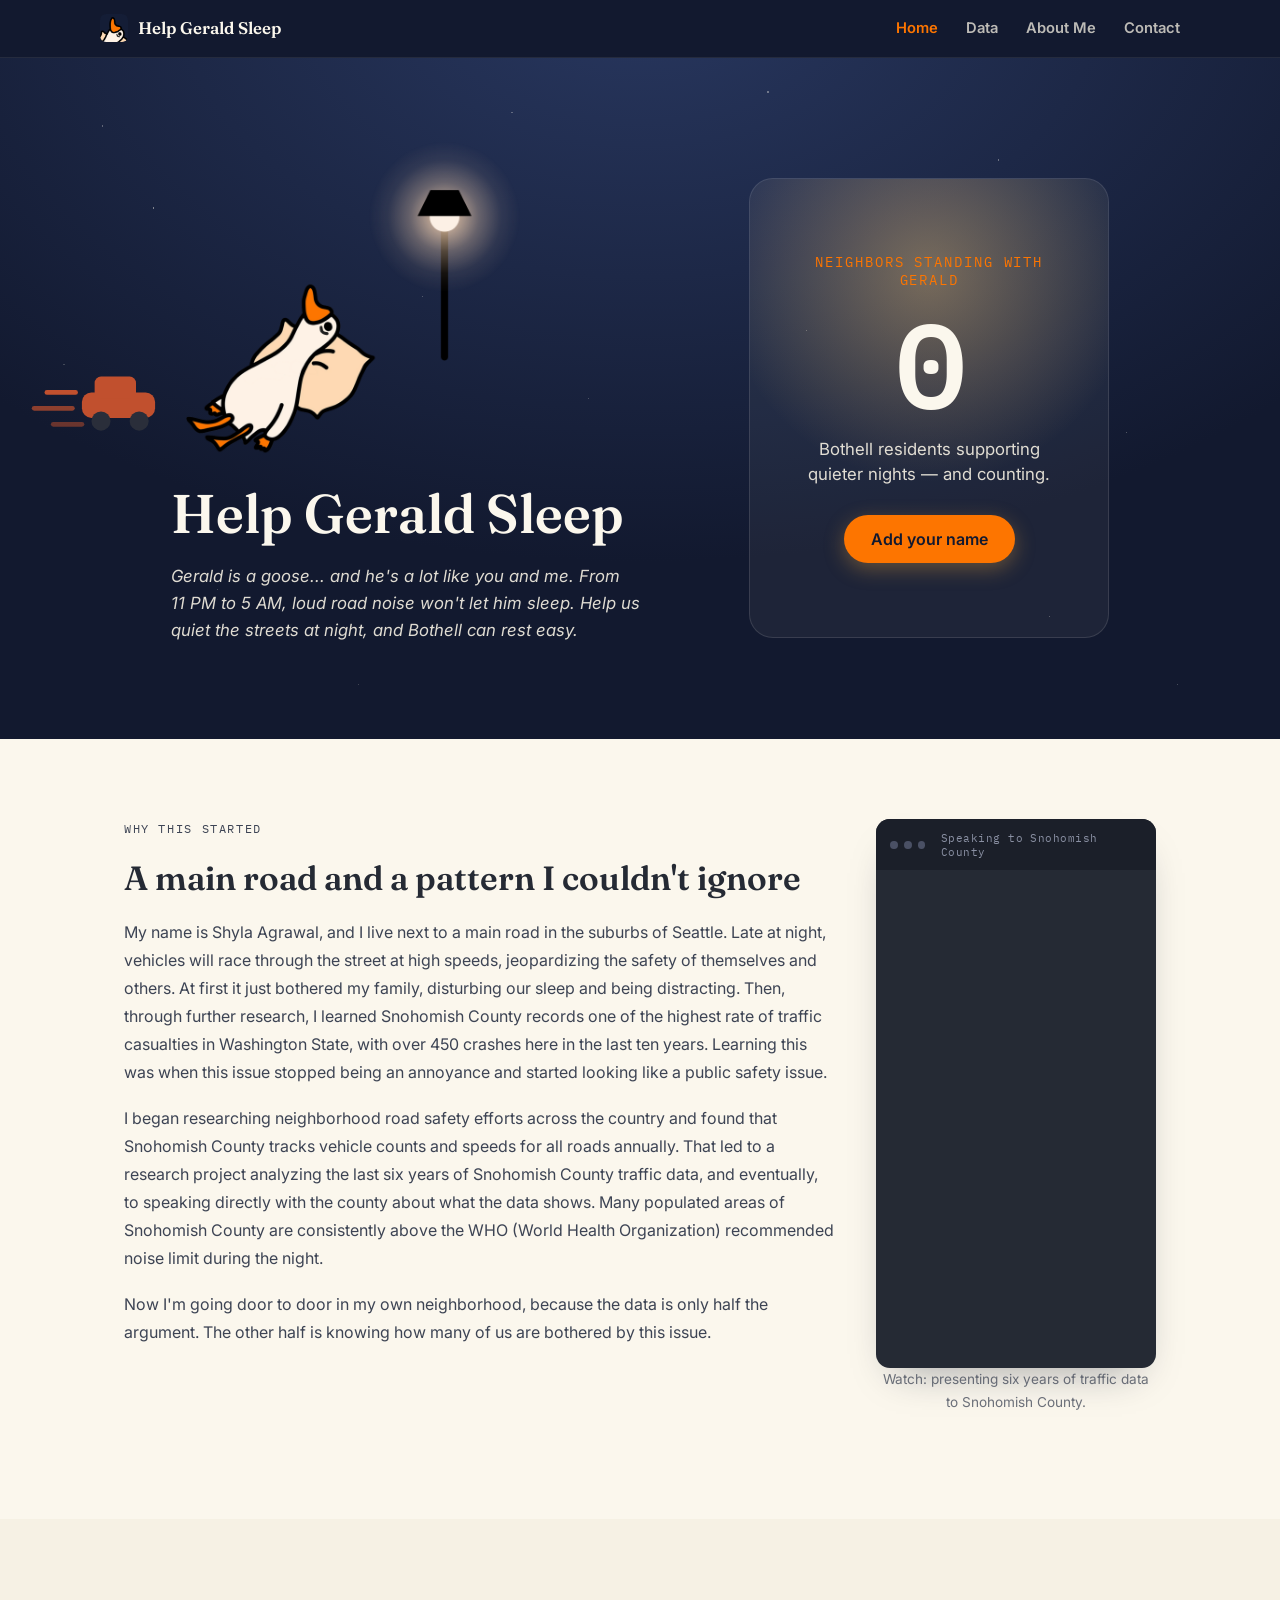
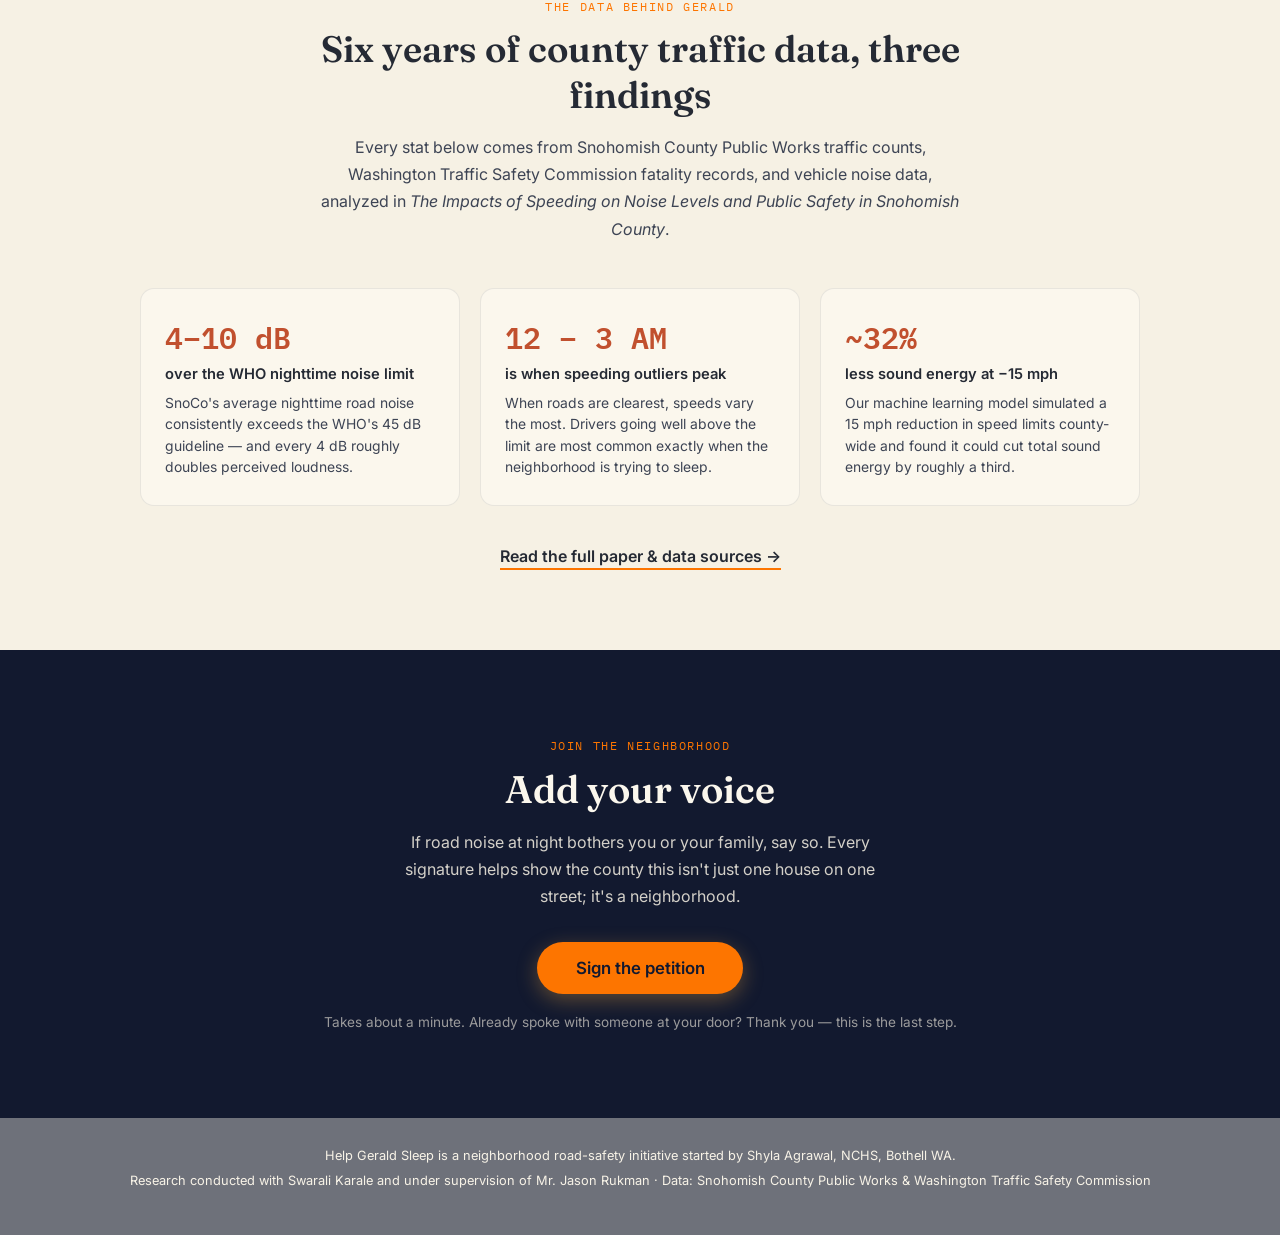
==== website/index.html @ 407e1f0a "added classifier logic" ====
<!DOCTYPE html>
<html lang="en">
<head>
<meta charset="UTF-8">
<meta name="viewport" content="width=device-width, initial-scale=1.0">
<title>Help Gerald Sleep — Quieter Nights in Bothell</title>
<meta name="description" content="A Bothell, WA neighborhood campaign to reduce nighttime speeding and road noise, backed by six years of Snohomish County traffic data.">

<link rel="icon" href="assets/favicon.png" type="image/png">
<link rel="preconnect" href="https://fonts.googleapis.com">
<link rel="preconnect" href="https://fonts.gstatic.com" crossorigin>
<link href="https://fonts.googleapis.com/css2?family=Fraunces:ital,opsz,wght@0,9..144,400;0,9..144,500;0,9..144,600;1,9..144,500&family=Inter:wght@400;500;600;700&family=IBM+Plex+Mono:wght@500;600&display=swap" rel="stylesheet">
<link rel="stylesheet" href="style.css">
</head>
<body>

<!-- ============ NAV ============ -->
<header class="site-nav">
  <div class="site-nav-inner">
    <a href="index.html" class="nav-logo">
      <img src="assets/favicon.png" alt="" class="nav-logo-icon">
      <span>Help Gerald Sleep</span>
    </a>
    <nav class="nav-links" id="navLinks">
      <a href="index.html" class="active">Home</a>
      <a href="data.html">Data</a>
      <a href="about.html">About Me</a>
      <a href="contact.html">Contact</a>
    </nav>
    <button class="nav-toggle" id="navToggle" aria-label="Toggle menu" aria-expanded="false">
      <span></span><span></span><span></span>
    </button>
  </div>
</header>

<!-- ============ TOP BAND: HERO + COUNTER ============ -->
<header class="top-band">
  <div class="sky" aria-hidden="true"></div>

  <div class="top-band-inner">
    <div class="hero-col">
      <div class="mark-wrap">
        <div class="gerald-scene">
          <svg class="car-track" viewBox="0 0 220 220" aria-hidden="true">
            <!-- speeding car silhouette + motion lines -->
            <g transform="translate(0,20)">
              <g class="car-zoom">
                <rect x="-56" y="150" width="46" height="16" rx="6" fill="#C1502E"/>
                <rect x="-48" y="140" width="26" height="14" rx="4" fill="#C1502E"/>
                <circle cx="-44" cy="168" r="6" fill="#2A2E3A"/>
                <circle cx="-20" cy="168" r="6" fill="#2A2E3A"/>
                <line x1="-78" y1="150" x2="-60" y2="150" stroke="#C1502E" stroke-width="3" stroke-linecap="round"/>
                <line x1="-86" y1="160" x2="-62" y2="160" stroke="#C1502E" stroke-width="3" stroke-linecap="round" opacity="0.7"/>
                <line x1="-74" y1="170" x2="-56" y2="170" stroke="#C1502E" stroke-width="3" stroke-linecap="round" opacity="0.5"/>
              </g>
            </g>
          </svg>
          <img src="assets/hero-graphic.png" alt="Gerald the goose, asleep with his eyes open, under a streetlamp" class="gerald-img">
        </div>
      </div>

      <h1>Help Gerald Sleep</h1>
      <p class="tagline">Gerald is a goose... and he's a lot like you and me. From 11&nbsp;PM to 5&nbsp;AM, loud road noise won't let him sleep. Help us quiet the streets at night, and Bothell can rest easy.</p>
    </div>

    <div class="counter-col" aria-label="Community support counter">
      <div class="counter-glow" aria-hidden="true"></div>
      <p class="counter-eyebrow">Neighbors standing with Gerald</p>
      <p class="counter-number" id="counterNumber" data-target="0">0</p>
      <p class="counter-label">Bothell residents supporting quieter nights — and counting.</p>
      <a href="#support" class="btn btn-amber">Add your name</a>
    </div>
  </div>
</header>

<!-- ============ STORY ============ -->
<section class="story" id="story">
  <div class="story-text">
    <div class="story-video">
      <div class="video-frame">
        <div class="video-frame-bar">
          <span class="dot"></span><span class="dot"></span><span class="dot"></span>
          <span class="video-frame-label">Speaking to Snohomish County</span>
        </div>
        <div class="video-embed">
          <iframe
            src="https://www.youtube.com/embed/jxdR5B7ENhw"
            title="Shyla Agrawal addressing Snohomish County on road noise"
            frameborder="0"
            allow="accelerometer; autoplay; clipboard-write; encrypted-media; gyroscope; picture-in-picture"
            allowfullscreen
            loading="lazy"></iframe>
        </div>
      </div>
      <p class="video-caption">Watch: presenting six years of traffic data to Snohomish County.</p>
    </div>

    <p class="eyebrow">Why this started</p>
    <h2>A main road and a pattern I couldn't ignore</h2>

    <p>My name is Shyla Agrawal, and I live next to a main road in the suburbs of Seattle. Late at night, vehicles will race through the street at high speeds, jeopardizing the safety of themselves and others. At first it just bothered my family, disturbing our sleep and being distracting. Then, through further research, I learned Snohomish County records one of the highest rate of traffic casualties in Washington State, with over 450 crashes here in the last ten years. Learning this was when this issue stopped being an annoyance and started looking like a public safety issue.</p>
    <p>I began researching neighborhood road safety efforts across the country and found that Snohomish County tracks vehicle counts and speeds for all roads annually. That led to a research project analyzing the last six years of Snohomish County traffic data, and eventually, to speaking directly with the county about what the data shows. Many populated areas of Snohomish County are consistently above the WHO (World Health Organization) recommended noise limit during the night.</p>
    <p>Now I'm going door to door in my own neighborhood, because the data is only half the argument. The other half is knowing how many of us are bothered by this issue.</p>
  </div>
</section>

<!-- ============ RESEARCH ============ -->
<section class="research" id="research">
  <p class="eyebrow eyebrow-dark">The data behind Gerald</p>
  <h2>Six years of county traffic data, three findings</h2>
  <p class="research-intro">Every stat below comes from Snohomish County Public Works traffic counts, Washington Traffic Safety Commission fatality records, and vehicle noise data, analyzed in <em>The Impacts of Speeding on Noise Levels and Public Safety in Snohomish County</em>.</p>

  <div class="stat-grid">
    <div class="stat-card">
      <p class="stat-number">4–10 dB</p>
      <p class="stat-label">over the WHO nighttime noise limit</p>
      <p class="stat-detail">SnoCo's average nighttime road noise consistently exceeds the WHO's 45 dB guideline — and every 4 dB roughly doubles perceived loudness.</p>
    </div>
    <div class="stat-card">
      <p class="stat-number">12 – 3 AM</p>
      <p class="stat-label">is when speeding outliers peak</p>
      <p class="stat-detail">When roads are clearest, speeds vary the most. Drivers going well above the limit are most common exactly when the neighborhood is trying to sleep.</p>
    </div>
    <div class="stat-card">
      <p class="stat-number">~32%</p>
      <p class="stat-label">less sound energy at &minus;15 mph</p>
      <p class="stat-detail">Our machine learning model simulated a 15 mph reduction in speed limits county-wide and found it could cut total sound energy by roughly a third.</p>
    </div>
  </div>

  <a class="paper-link" href="https://docs.google.com/document/d/15aomqM8IHhXJBvnAWnDzRJ5AM9dYTJvhZWyUxfcYuEE/edit?tab=t.hzkjctti4e85" target="_blank" rel="noopener">Read the full paper &amp; data sources →</a>
</section>

<!-- ============ SUPPORT CTA ============ -->
<section class="support" id="support">
  <p class="eyebrow">Join the neighborhood</p>
  <h2>Add your voice</h2>
  <p class="support-copy">If road noise at night bothers you or your family, say so. Every signature helps show the county this isn't just one house on one street; it's a neighborhood.</p>
  <a href="https://forms.gle/7h7KhYbKY5JGtS2x8" class="btn btn-amber btn-large" target="_blank" rel="noopener">Sign the petition</a>
  <p class="support-note">Takes about a minute. Already spoke with someone at your door? Thank you — this is the last step.</p>
</section>

<!-- ============ STICKY CTA ============ -->
<a href="#support" class="sticky-cta" id="stickyCta">Sign the petition</a>

<footer class="site-footer">
  <p>Help Gerald Sleep is a neighborhood road-safety initiative started by Shyla Agrawal, NCHS, Bothell WA.</p>
  <p>Research conducted with Swarali Karale and under supervision of Mr. Jason Rukman · Data: Snohomish County Public Works &amp; Washington Traffic Safety Commission</p>
</footer>

<script src="script.js"></script>
</body>
</html>
---- website/style.css ----
/* ============================================
   Help Gerald Sleep — design tokens
   ============================================ */
:root{
  --night-900:#12192F;
  --night-700:#1E2C4F;
  --night-600:#28375F;
  --moon-50:#FBF7ED;
  --moon-100:#F6F1E4;
  --amber-500:#fd7500;
  --amber-300:#fd7500;
  --asphalt-600:#3D4454;
  --asphalt-800:#252A34;
  --signal-red:#C1502E;

  --display:'Fraunces', serif;
  --body:'Inter', system-ui, sans-serif;
  --mono:'IBM Plex Mono', monospace;

  --radius:14px;
}

*{box-sizing:border-box;}
html{scroll-behavior:smooth;}
body{
  margin:0;
  font-family:var(--body);
  color:var(--asphalt-800);
  background:var(--moon-50);
  -webkit-font-smoothing:antialiased;
}
img,svg{display:block;max-width:100%;}
a{color:inherit;}

.eyebrow{
  font-family:var(--mono);
  font-size:0.72rem;
  letter-spacing:0.14em;
  text-transform:uppercase;
  color:var(--amber-300);
  margin:0 0 0.75rem;
}
.eyebrow-dark{color:var(--amber-500);}

h1,h2{font-family:var(--display);font-weight:600;margin:0;}

.btn{
  display:inline-block;
  font-family:var(--body);
  font-weight:600;
  text-decoration:none;
  padding:0.85rem 1.7rem;
  border-radius:999px;
  transition:transform 0.15s ease, box-shadow 0.15s ease;
}
.btn-amber{
  background:var(--amber-500);
  color:var(--night-900);
  box-shadow:0 6px 20px rgba(233,162,59,0.35);
}
.btn-amber:hover{transform:translateY(-2px);box-shadow:0 10px 26px rgba(233,162,59,0.45);}
.btn-large{padding:1rem 2.4rem;font-size:1.05rem;}

/* ============================================
   Top band: hero + counter, side by side
   ============================================ */
.top-band{
  position:relative;
  overflow:hidden;
  background:radial-gradient(120% 140% at 50% -10%, var(--night-600) 0%, var(--night-900) 60%);
  padding:4rem 1.5rem;
  color:var(--moon-50);
}
.sky{
  position:absolute;inset:0;
  background-image:
    radial-gradient(1.5px 1.5px at 12% 22%, rgba(251,247,237,0.5) 50%, transparent 51%),
    radial-gradient(1.5px 1.5px at 78% 15%, rgba(251,247,237,0.4) 50%, transparent 51%),
    radial-gradient(1px 1px at 40% 8%, rgba(251,247,237,0.35) 50%, transparent 51%),
    radial-gradient(1.5px 1.5px at 88% 55%, rgba(251,247,237,0.3) 50%, transparent 51%),
    radial-gradient(1px 1px at 25% 60%, rgba(251,247,237,0.3) 50%, transparent 51%),
    radial-gradient(1px 1px at 5% 45%, rgba(251,247,237,0.3) 50%, transparent 51%),
    radial-gradient(1.5px 1.5px at 60% 5%, rgba(251,247,237,0.4) 50%, transparent 51%),
    radial-gradient(1px 1px at 95% 30%, rgba(251,247,237,0.35) 50%, transparent 51%),
    radial-gradient(1px 1px at 33% 35%, rgba(251,247,237,0.28) 50%, transparent 51%),
    radial-gradient(1.5px 1.5px at 70% 70%, rgba(251,247,237,0.3) 50%, transparent 51%),
    radial-gradient(1px 1px at 17% 78%, rgba(251,247,237,0.25) 50%, transparent 51%),
    radial-gradient(1px 1px at 50% 88%, rgba(251,247,237,0.25) 50%, transparent 51%),
    radial-gradient(1.5px 1.5px at 8% 10%, rgba(251,247,237,0.35) 50%, transparent 51%),
    radial-gradient(1px 1px at 46% 50%, rgba(251,247,237,0.25) 50%, transparent 51%),
    radial-gradient(1px 1px at 82% 82%, rgba(251,247,237,0.3) 50%, transparent 51%),
    radial-gradient(1.5px 1.5px at 63% 40%, rgba(251,247,237,0.32) 50%, transparent 51%),
    radial-gradient(1px 1px at 92% 92%, rgba(251,247,237,0.25) 50%, transparent 51%),
    radial-gradient(1px 1px at 28% 92%, rgba(251,247,237,0.22) 50%, transparent 51%);
  opacity:0.9;
}
.top-band-inner{
  position:relative;
  max-width:1080px;
  margin:0 auto;
  display:flex;
  flex-direction:column;
  align-items:center;
  gap:2.25rem;
  text-align:center;
}
@media(min-width:860px){
  .top-band-inner{
    flex-direction:row;
    align-items:flex-start;
    justify-content:space-evenly;
    gap:1.75rem;
    text-align:left;
  }
  .hero-col{flex:0 1 480px;}
  .counter-col{flex:0 0 360px;}
}
.hero-col{max-width:480px;}
.mark-wrap{display:flex;justify-content:center;margin-bottom:0.5rem;}
@media(min-width:860px){
  .mark-wrap{justify-content:flex-start;}
}
.gerald-scene{position:relative;width:350px;height:350px;}
.car-track{position:absolute;inset:0;width:100%;height:100%;z-index:1;overflow:visible;}
.gerald-img{
  position:absolute;inset:0;
  width:100%;height:100%;
  object-fit:contain;
  z-index:2;
  pointer-events:none;
}

.car-track .car-zoom{animation:zoom 3.2s ease-in-out infinite;}
@keyframes zoom{
  0%{transform:translateX(-340px);opacity:0;}
  20%{opacity:1;}
  55%{transform:translateX(40px);opacity:1;}
  85%{transform:translateX(340px);opacity:0;}
  100%{transform:translateX(340px);opacity:0;}
}
@media (prefers-reduced-motion:reduce){
  .car-track .car-zoom{animation:none;}
}

.hero-col h1{font-size:clamp(2.3rem,6vw,3.4rem);margin-bottom:1rem;}
.tagline{
  font-style:italic;
  font-size:1.05rem;
  line-height:1.6;
  color:var(--moon-100);
  opacity:0.9;
  margin:0 0 2rem;
}
@media(max-width:859px){
  .tagline{max-width:480px;margin:0 auto 2rem;}
}

/* ============================================
   Counter column
   ============================================ */
.counter-col{
  position:relative;
  display:flex;
  flex-direction:column;
  justify-content:center;
  align-items:center;
  text-align:center;
  padding:3rem 2rem;
  background:rgba(251,247,237,0.05);
  border:1px solid rgba(251,247,237,0.12);
  border-radius:24px;
  overflow:hidden;
  width:100%;
  max-width:360px;
  min-height:460px;
  margin-top:3.5rem;
}
.counter-glow{
  position:absolute;top:-25%;left:50%;transform:translateX(-50%);
  width:420px;height:420px;
  background:radial-gradient(circle, rgba(243,195,116,0.4) 0%, transparent 70%);
}
.counter-eyebrow{
  position:relative;
  font-family:var(--mono);
  font-size:0.85rem;
  letter-spacing:0.14em;
  text-transform:uppercase;
  color:var(--amber-300);
  margin:0 0 0.75rem;
}
.counter-number{
  position:relative;
  font-family:var(--mono);
  font-weight:600;
  font-size:clamp(4.5rem,16vw,7.5rem);
  line-height:1;
  margin:0;
  letter-spacing:-0.02em;
}
.counter-label{
  position:relative;
  margin:1rem auto 0;
  max-width:260px;
  color:var(--moon-100);
  opacity:0.9;
  font-size:1.05rem;
  line-height:1.5;
}

.counter-col .btn{margin-top:1.75rem;}

/* ============================================
   Story
   ============================================ */
.story{padding:5rem 1.5rem;max-width:1080px;margin:0 auto;}
.story-text h2{font-size:clamp(1.6rem,3.4vw,2.1rem);margin-bottom:1.2rem;line-height:1.25;}
.story-text p{line-height:1.75;margin:0 0 1.1rem;color:var(--asphalt-600);}
.story-text p:last-child{margin-bottom:0;}
.story-text::after{content:"";display:block;clear:both;}

.story-video{
  float:right;
  width:280px;
  margin:0 0 1.5rem 2.5rem;
}
@media(max-width:640px){
  .story-text{display:flex;flex-direction:column;}
  .story-text .eyebrow{order:1;}
  .story-text h2{order:2;}
  .story-text p{order:3;}
  .story-video{float:none;width:100%;margin:2rem 0 0;order:4;}
}

.video-frame{
  background:var(--asphalt-800);
  border-radius:var(--radius);
  overflow:hidden;
  box-shadow:0 20px 40px -20px rgba(18,25,47,0.4);
}
.video-frame-bar{
  display:flex;align-items:center;gap:6px;
  padding:0.7rem 0.9rem;
  background:#1B1F29;
}
.dot{width:8px;height:8px;border-radius:50%;background:#4A5064;}
.video-frame-label{
  margin-left:0.6rem;
  font-family:var(--mono);
  font-size:0.7rem;
  color:#8A90A3;
  letter-spacing:0.04em;
}
.video-embed{position:relative;padding-top:177.78%;}
.video-embed iframe{position:absolute;inset:0;width:100%;height:100%;border:0;}
.video-caption{
  font-size:0.85rem;
  color:var(--asphalt-600);
  opacity:0.75;
  margin:0.75rem 0 0;
  text-align:center;
}

/* ============================================
   Research
   ============================================ */
.research{
  background:var(--moon-100);
  padding:5rem 1.5rem;
  text-align:center;
}
.research h2{
  font-size:clamp(1.7rem,3.6vw,2.3rem);
  max-width:640px;
  margin:0 auto 1rem;
  line-height:1.25;
}
.research-intro{
  max-width:640px;
  margin:0 auto 2.8rem;
  color:var(--asphalt-600);
  line-height:1.7;
}
.stat-grid{
  display:grid;
  grid-template-columns:repeat(auto-fit, minmax(230px,1fr));
  gap:1.25rem;
  max-width:1000px;
  margin:0 auto 2.5rem;
  text-align:left;
}
.stat-card{
  background:var(--moon-50);
  border:1px solid rgba(61,68,84,0.1);
  border-radius:var(--radius);
  padding:1.6rem 1.5rem;
}
.stat-number{
  font-family:var(--mono);
  font-weight:600;
  font-size:1.9rem;
  color:var(--signal-red);
  margin:0 0 0.3rem;
}
.stat-label{
  font-weight:600;
  font-size:0.92rem;
  margin:0 0 0.6rem;
  color:var(--asphalt-800);
}
.stat-detail{
  font-size:0.87rem;
  line-height:1.55;
  color:var(--asphalt-600);
  margin:0;
}
.paper-link{
  display:inline-block;
  font-weight:600;
  text-decoration:none;
  border-bottom:2px solid var(--amber-500);
  padding-bottom:2px;
}

/* ============================================
   Support CTA
   ============================================ */
.support{
  background:var(--night-900);
  color:var(--moon-50);
  text-align:center;
  padding:5.5rem 1.5rem;
}
.support h2{font-size:clamp(1.8rem,4vw,2.4rem);margin-bottom:1rem;}
.support-copy{
  max-width:480px;
  margin:0 auto 2rem;
  color:var(--moon-100);
  opacity:0.85;
  line-height:1.7;
}
.support-note{
  margin:1.25rem 0 0;
  font-size:0.85rem;
  color:var(--moon-100);
  opacity:0.6;
}

/* ============================================
   Sticky CTA (mobile canvassing aid)
   ============================================ */
.sticky-cta{
  position:fixed;
  right:1rem;
  bottom:1rem;
  background:var(--amber-500);
  color:var(--night-900);
  font-family:var(--body);
  font-weight:600;
  font-size:0.9rem;
  text-decoration:none;
  padding:0.75rem 1.3rem;
  border-radius:999px;
  box-shadow:0 10px 24px rgba(18,25,47,0.25);
  opacity:0;
  transform:translateY(12px);
  pointer-events:none;
  transition:opacity 0.25s ease, transform 0.25s ease;
  z-index:50;
}
.sticky-cta.visible{
  opacity:1;
  transform:translateY(0);
  pointer-events:auto;
}

/* ============================================
   Footer
   ============================================ */
.site-footer{
  background:var(--night-900);
  color:var(--moon-100);
  opacity:0.6;
  text-align:center;
  font-size:0.8rem;
  line-height:1.7;
  padding:1.5rem 1.5rem 2.5rem;
}
.site-footer p{margin:0.2rem 0;}

:focus-visible{
  outline:3px solid var(--amber-500);
  outline-offset:3px;
}

/* ============================================
   Site nav
   ============================================ */
.site-nav{
  background:var(--night-900);
  padding:0.9rem 1.5rem;
  position:sticky;
  top:0;
  z-index:100;
  border-bottom:1px solid rgba(251,247,237,0.08);
}
.site-nav-inner{
  max-width:1080px;
  margin:0 auto;
  display:flex;
  align-items:center;
  justify-content:space-between;
  position:relative;
}
.nav-logo{
  display:flex;
  align-items:center;
  gap:0.6rem;
  text-decoration:none;
  color:var(--moon-50);
  font-family:var(--display);
  font-weight:600;
  font-size:1.05rem;
}
.nav-logo-icon{width:28px;height:28px;border-radius:6px;}
.nav-links{display:flex;gap:1.75rem;}
.nav-links a{
  color:var(--moon-100);
  text-decoration:none;
  font-size:0.92rem;
  font-weight:600;
  opacity:0.75;
  transition:opacity 0.15s ease;
}
.nav-links a:hover{opacity:1;}
.nav-links a.active{opacity:1;color:var(--amber-300);}
.nav-toggle{
  display:none;
  flex-direction:column;
  gap:4px;
  background:none;
  border:0;
  cursor:pointer;
  padding:0.4rem;
}
.nav-toggle span{width:22px;height:2px;background:var(--moon-50);display:block;}
@media(max-width:700px){
  .nav-links{
    position:absolute;
    top:calc(100% + 0.9rem);
    left:-1.5rem;
    right:-1.5rem;
    background:var(--night-900);
    flex-direction:column;
    gap:0;
    max-height:0;
    overflow:hidden;
    transition:max-height 0.25s ease;
  }
  .nav-links.open{max-height:260px;}
  .nav-links a{padding:1rem 1.5rem;border-top:1px solid rgba(251,247,237,0.08);opacity:1;}
  .nav-toggle{display:flex;}
}

/* ============================================
   Placeholder pages (Data / About Me)
   ============================================ */
.placeholder-page{
  min-height:60vh;
  display:flex;
  flex-direction:column;
  align-items:center;
  justify-content:center;
  text-align:center;
  padding:5rem 1.5rem;
  background:var(--moon-100);
}
.placeholder-page h1{font-size:clamp(1.8rem,4vw,2.4rem);margin-bottom:1rem;}
.placeholder-copy{
  max-width:480px;
  color:var(--asphalt-600);
  line-height:1.7;
  margin:0 0 1.5rem;
}
.placeholder-page .paper-link{margin-top:0.5rem;}

/* ============================================
   Contact page
   ============================================ */
.contact{
  background:var(--moon-50);
  padding:5rem 1.5rem;
  text-align:center;
}
.contact h1{font-size:clamp(1.8rem,4vw,2.4rem);max-width:560px;margin:0 auto 0.75rem;line-height:1.25;}
.contact-intro{max-width:480px;margin:0 auto 2.5rem;color:var(--asphalt-600);line-height:1.7;}
.contact-form{max-width:480px;margin:0 auto;text-align:left;}
.form-group{margin-bottom:1.25rem;}
.form-group label{display:block;font-weight:600;font-size:0.9rem;margin-bottom:0.4rem;color:var(--asphalt-800);}
.form-group input,
.form-group textarea{
  width:100%;
  font-family:var(--body);
  font-size:1rem;
  padding:0.75rem 0.9rem;
  border:1px solid rgba(61,68,84,0.25);
  border-radius:10px;
  background:#fff;
  color:var(--asphalt-800);
  resize:vertical;
}
.form-group input:focus,
.form-group textarea:focus{
  outline:none;
  border-color:var(--amber-500);
  box-shadow:0 0 0 3px rgba(233,162,59,0.2);
}
.contact-form .btn{width:100%;text-align:center;border:none;cursor:pointer;}
.form-status{margin-top:1rem;font-size:0.9rem;min-height:1.2em;}
.form-status.success{color:#3F7D4F;}
.form-status.error{color:var(--signal-red);}

/* ============================================
   About page: photo + credit cards
   ============================================ */
.photo-embed{position:relative;padding-top:100%;}
.photo-embed img{position:absolute;inset:0;width:100%;height:100%;object-fit:cover;display:block;}

.credit-grid{grid-template-columns:repeat(auto-fit, minmax(260px,1fr));max-width:720px;}
.credit-grid .stat-label{font-size:1.05rem;margin-bottom:0.5rem;}

/* About page: nudge photo down to align with body text, not the heading */
#bio .story-video{margin-top:2.5rem;}

/* About page: full-bleed cream background */
#bio{
  max-width:none;
  margin:0;
  background:var(--moon-100);
}
#bio .story-text{
  max-width:1080px;
  margin:0 auto;
}
#bio .eyebrow{color:var(--amber-500);}
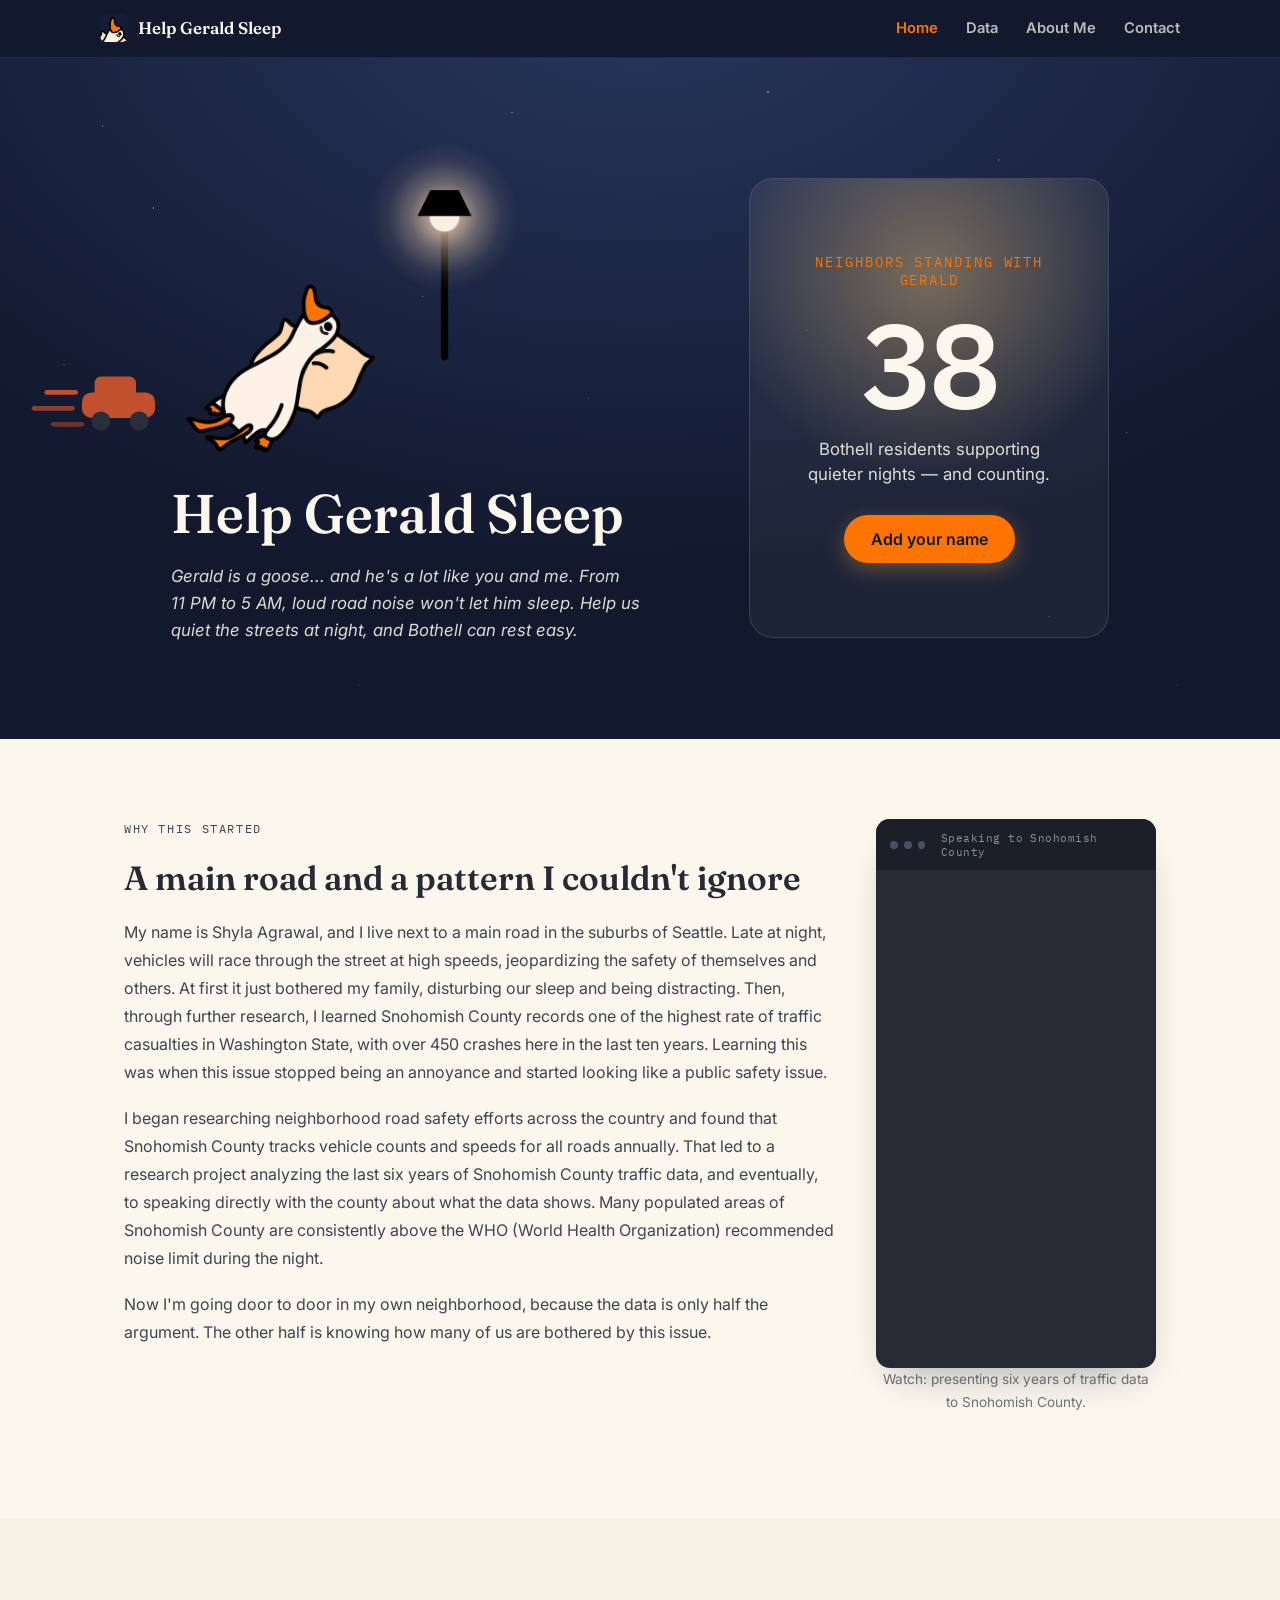
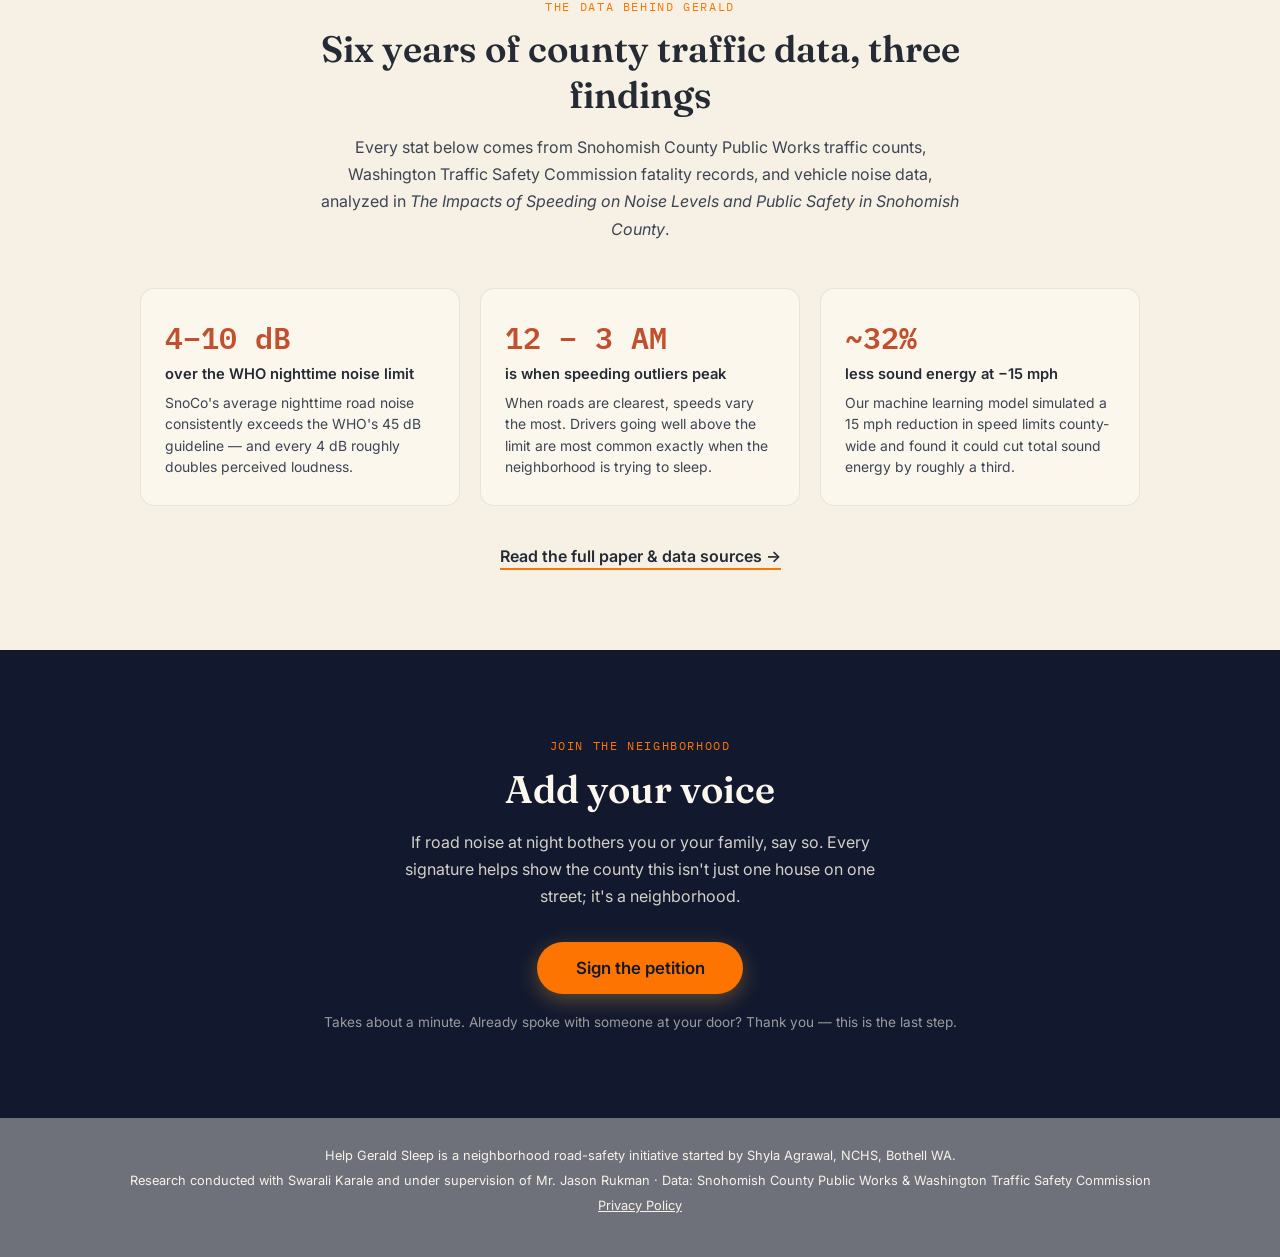
==== commit edda53e9: "Add Privacy Policy link to footer" ====
--- a/website/index.html
+++ b/website/index.html
@@ -146,6 +146,7 @@
 <footer class="site-footer">
   <p>Help Gerald Sleep is a neighborhood road-safety initiative started by Shyla Agrawal, NCHS, Bothell WA.</p>
   <p>Research conducted with Swarali Karale and under supervision of Mr. Jason Rukman · Data: Snohomish County Public Works &amp; Washington Traffic Safety Commission</p>
+  <a href="privacy.html" class="privacy-link">Privacy Policy</a>
 </footer>
 
 <script src="script.js"></script>
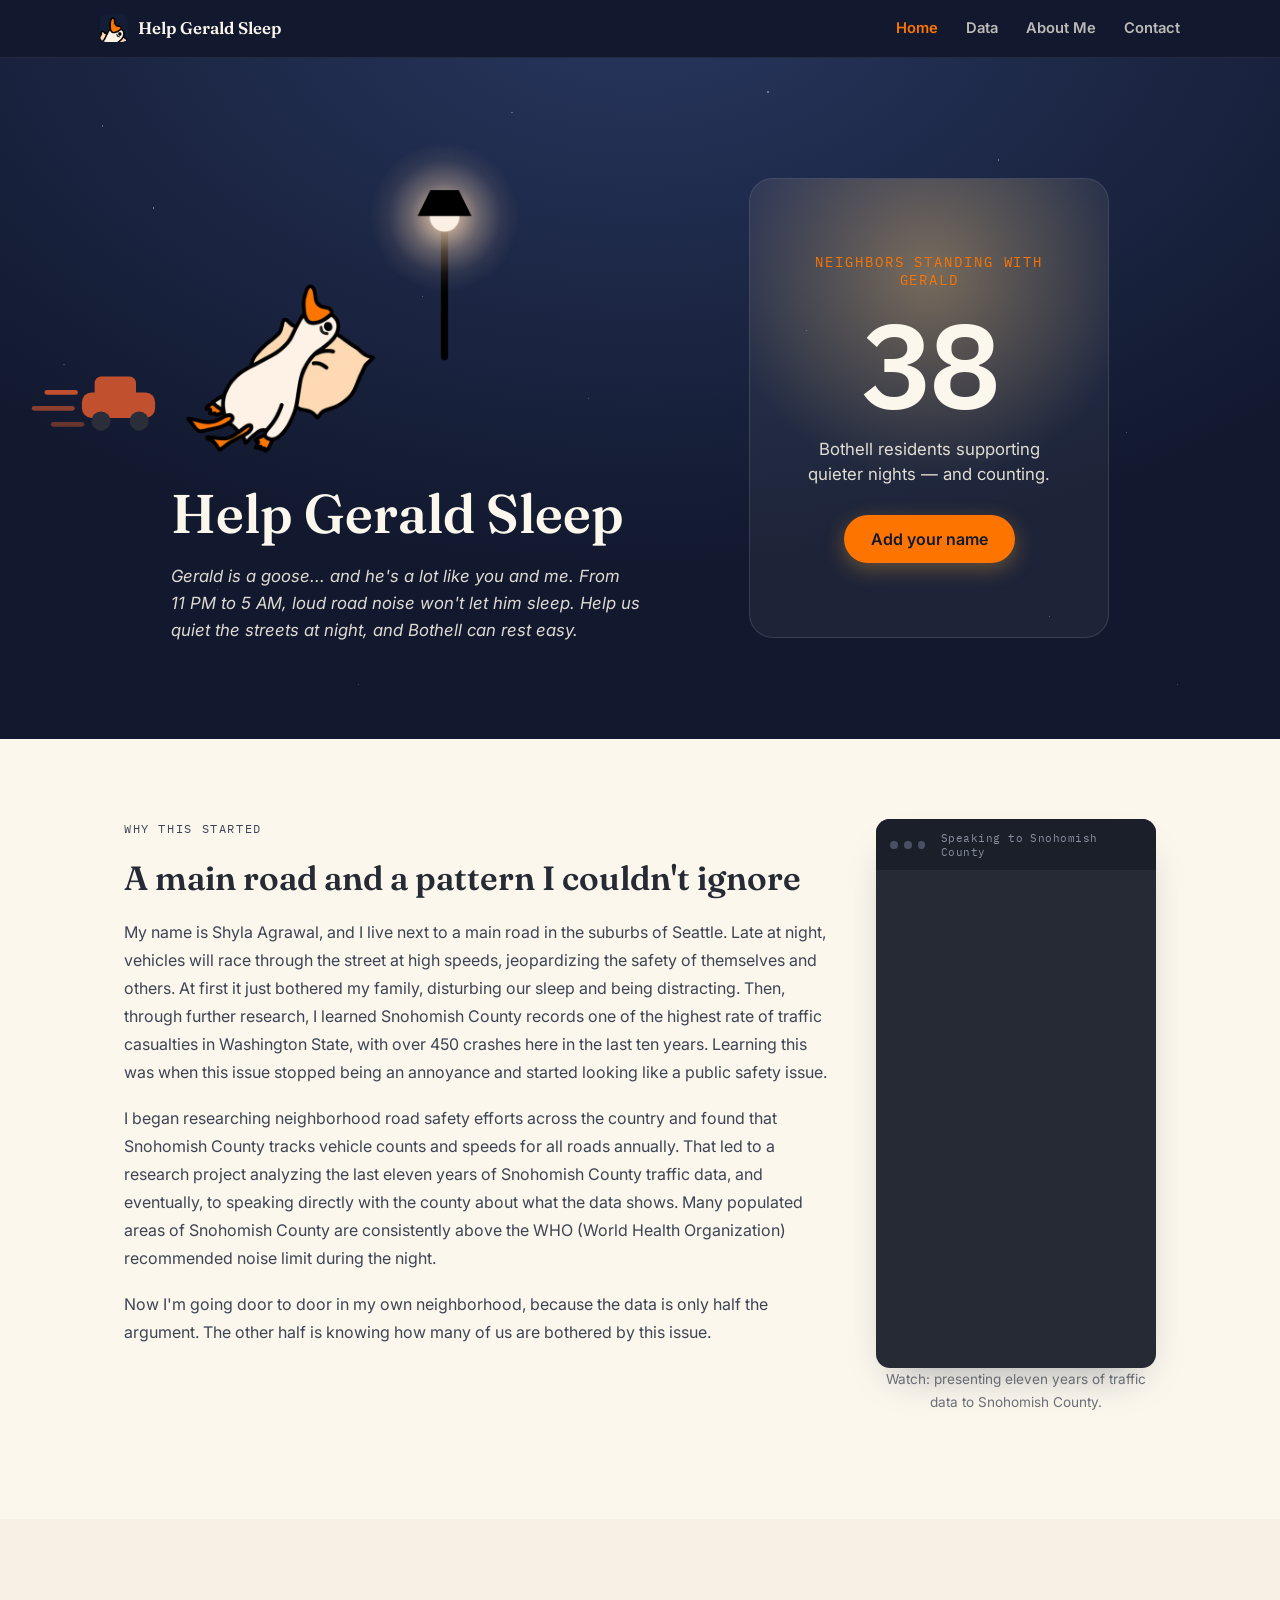
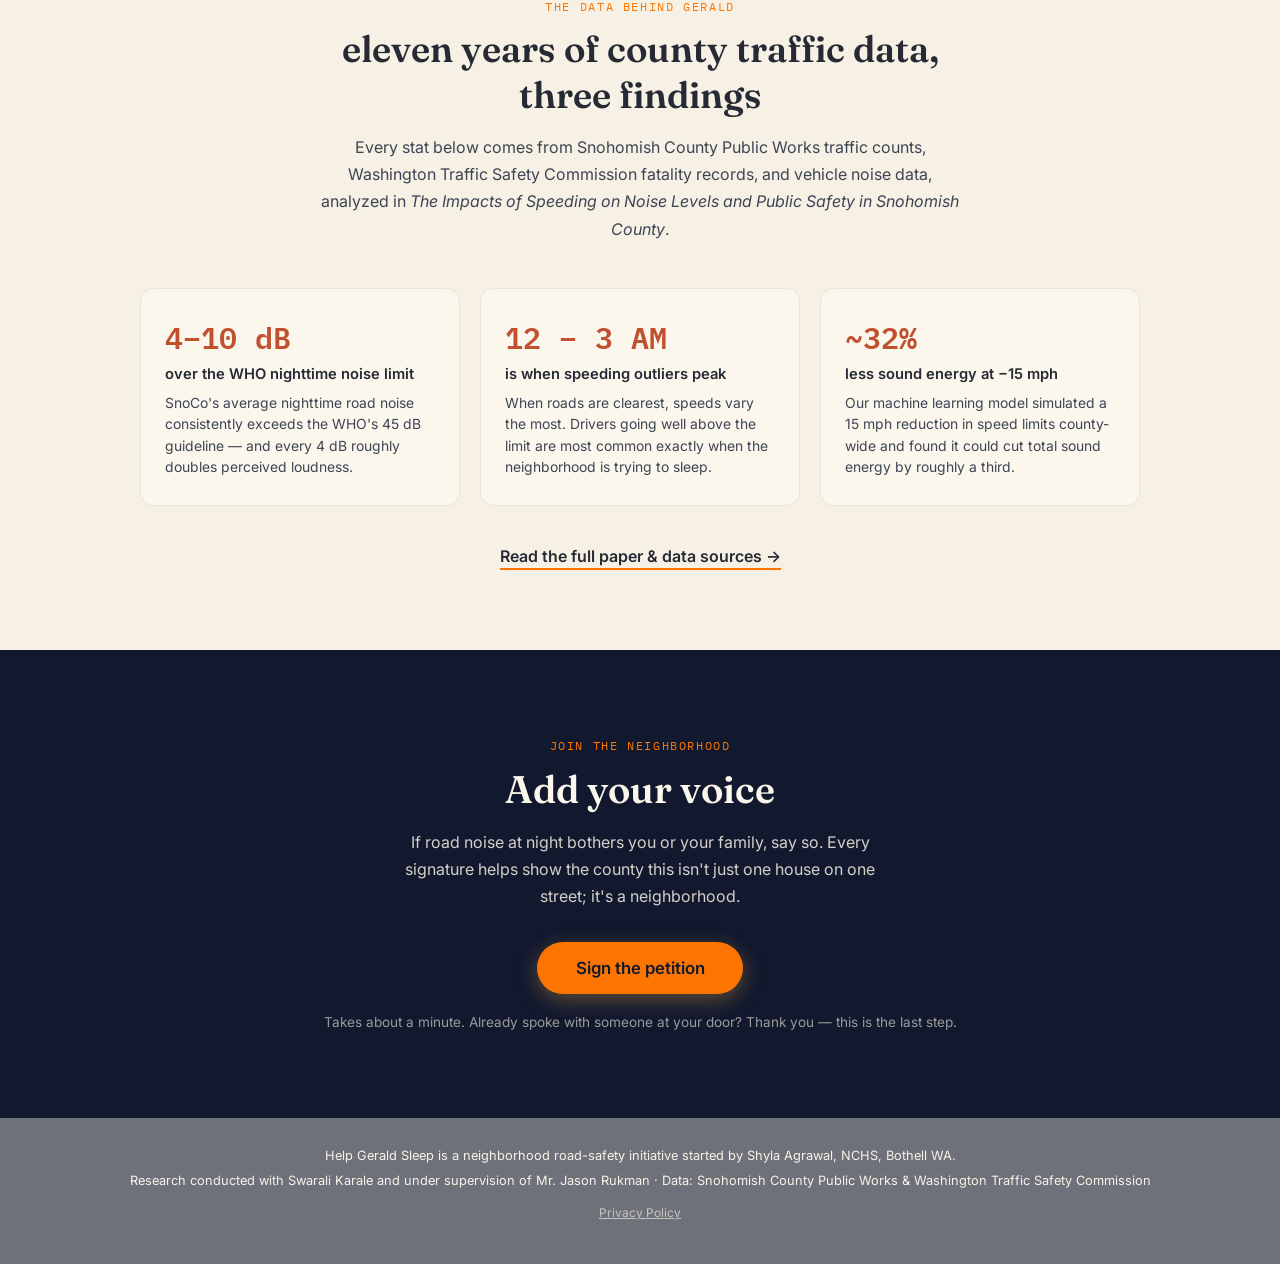
==== commit 744b58d9: "Update traffic data references to eleven years" ====
--- a/website/index.html
+++ b/website/index.html
@@ -4,7 +4,7 @@
 <meta charset="UTF-8">
 <meta name="viewport" content="width=device-width, initial-scale=1.0">
 <title>Help Gerald Sleep — Quieter Nights in Bothell</title>
-<meta name="description" content="A Bothell, WA neighborhood campaign to reduce nighttime speeding and road noise, backed by six years of Snohomish County traffic data.">
+<meta name="description" content="A Bothell, WA neighborhood campaign to reduce nighttime speeding and road noise, backed by eleven years of Snohomish County traffic data.">
 
 <link rel="icon" href="assets/favicon.png" type="image/png">
 <link rel="preconnect" href="https://fonts.googleapis.com">
@@ -92,14 +92,14 @@
             loading="lazy"></iframe>
         </div>
       </div>
-      <p class="video-caption">Watch: presenting six years of traffic data to Snohomish County.</p>
+      <p class="video-caption">Watch: presenting eleven years of traffic data to Snohomish County.</p>
     </div>
 
     <p class="eyebrow">Why this started</p>
     <h2>A main road and a pattern I couldn't ignore</h2>
 
     <p>My name is Shyla Agrawal, and I live next to a main road in the suburbs of Seattle. Late at night, vehicles will race through the street at high speeds, jeopardizing the safety of themselves and others. At first it just bothered my family, disturbing our sleep and being distracting. Then, through further research, I learned Snohomish County records one of the highest rate of traffic casualties in Washington State, with over 450 crashes here in the last ten years. Learning this was when this issue stopped being an annoyance and started looking like a public safety issue.</p>
-    <p>I began researching neighborhood road safety efforts across the country and found that Snohomish County tracks vehicle counts and speeds for all roads annually. That led to a research project analyzing the last six years of Snohomish County traffic data, and eventually, to speaking directly with the county about what the data shows. Many populated areas of Snohomish County are consistently above the WHO (World Health Organization) recommended noise limit during the night.</p>
+    <p>I began researching neighborhood road safety efforts across the country and found that Snohomish County tracks vehicle counts and speeds for all roads annually. That led to a research project analyzing the last eleven years of Snohomish County traffic data, and eventually, to speaking directly with the county about what the data shows. Many populated areas of Snohomish County are consistently above the WHO (World Health Organization) recommended noise limit during the night.</p>
     <p>Now I'm going door to door in my own neighborhood, because the data is only half the argument. The other half is knowing how many of us are bothered by this issue.</p>
   </div>
 </section>
@@ -107,7 +107,7 @@
 <!-- ============ RESEARCH ============ -->
 <section class="research" id="research">
   <p class="eyebrow eyebrow-dark">The data behind Gerald</p>
-  <h2>Six years of county traffic data, three findings</h2>
+  <h2>eleven years of county traffic data, three findings</h2>
   <p class="research-intro">Every stat below comes from Snohomish County Public Works traffic counts, Washington Traffic Safety Commission fatality records, and vehicle noise data, analyzed in <em>The Impacts of Speeding on Noise Levels and Public Safety in Snohomish County</em>.</p>
 
   <div class="stat-grid">
--- a/website/style.css
+++ b/website/style.css
@@ -393,6 +393,20 @@
   outline-offset:3px;
 }
 
+.privacy-link {
+  display: inline-block;
+  margin-top: 8px;
+  font-size: 0.75rem;
+  color: inherit;
+  opacity: 0.65;
+  text-decoration: underline;
+  transition: opacity 0.2s ease;
+}
+
+.privacy-link:hover {
+  opacity: 1;
+}
+
 /* ============================================
    Site nav
    ============================================ */
@@ -543,3 +557,223 @@
   margin:0 auto;
 }
 #bio .eyebrow{color:var(--amber-500);}
+
+/* ============================================
+   Data page (dark theme, two-column on desktop)
+   ============================================ */
+.data-page{
+  --data-soft:rgba(246,241,228,0.82);
+  --data-faint:rgba(246,241,228,0.62);
+  --data-card:rgba(251,247,237,0.05);
+  --data-border:rgba(251,247,237,0.12);
+  background:var(--night-900);
+  padding:3.5rem 1.5rem 5rem;
+}
+.data-shell{max-width:1080px;margin:0 auto;}
+
+/* Mobile: everything stacks. Desktop: title + date picker on the left,
+   everything else on the right. */
+.data-layout{display:grid;grid-template-columns:1fr;gap:2rem;}
+.data-main-col{min-width:0;}
+@media(min-width:1040px){
+  .data-layout{grid-template-columns:380px minmax(0,1fr);gap:2.5rem;align-items:start;}
+}
+@media(min-width:1040px) and (min-height:900px){
+  .data-side{position:sticky;top:5.5rem;}
+}
+
+/* ---- Left column: title + date picker ---- */
+.data-intro{text-align:center;margin-bottom:1.5rem;}
+.data-intro .eyebrow{color:var(--amber-300);}
+.data-intro h1{
+  font-size:clamp(1.9rem,4.4vw,2.5rem);
+  max-width:640px;
+  margin:0 auto 1rem;
+  line-height:1.2;
+  color:var(--moon-50);
+}
+.data-intro p{max-width:600px;margin:0 auto;color:var(--data-soft);line-height:1.7;}
+.night-selector{display:flex;align-items:center;justify-content:center;gap:0.6rem;margin:0 0 1.5rem;}
+.night-arrow{
+  width:36px;height:36px;border-radius:50%;flex-shrink:0;
+  background:rgba(251,247,237,0.06);border:1px solid rgba(251,247,237,0.18);
+  color:var(--moon-50);font-size:1.2rem;line-height:1;cursor:pointer;
+  transition:background 0.15s ease;
+}
+.night-arrow:hover:not(:disabled){background:rgba(251,247,237,0.14);}
+.night-arrow:disabled{opacity:0.35;cursor:default;}
+.night-select{
+  font-family:var(--mono);font-size:0.9rem;
+  background:rgba(251,247,237,0.06);border:1px solid rgba(251,247,237,0.22);
+  color:var(--moon-50);padding:0.6rem 1rem;border-radius:999px;cursor:pointer;
+  min-width:0;flex:1;text-align:center;
+}
+.night-select option{background:var(--night-900);color:var(--moon-50);}
+
+@media(min-width:1040px){
+  .data-intro{text-align:left;}
+  .data-intro h1,.data-intro p{margin-left:0;margin-right:0;}
+  .night-selector{justify-content:flex-start;}
+}
+
+/* ---- Invalid-night notice ---- */
+.invalid-night-notice{
+  background:rgba(240,169,140,0.1);
+  border:1px solid rgba(240,169,140,0.35);
+  color:#F7C3AA;
+  border-radius:var(--radius);
+  padding:1.2rem 1.4rem;
+  font-size:0.92rem;
+  line-height:1.6;
+  text-align:center;
+  margin:0 0 1.25rem;
+}
+
+/* ---- Gerald status card (left column): headline, then car count ---- */
+.gerald-status{
+  display:flex;flex-wrap:wrap;align-items:center;gap:1rem 1.1rem;
+  background:var(--data-card);
+  border:1px solid var(--data-border);
+  border-radius:20px;
+  padding:1.4rem;
+  color:var(--moon-50);
+  text-align:left;
+}
+.gerald-status-img{width:64px;height:64px;object-fit:contain;flex-shrink:0;}
+.gerald-status-text{flex:1;min-width:150px;}
+.gerald-badge{
+  display:inline-block;font-family:var(--mono);font-size:0.66rem;letter-spacing:0.08em;
+  text-transform:uppercase;padding:0.3rem 0.7rem;border-radius:999px;margin-bottom:0.6rem;
+}
+.gerald-badge.ok{background:rgba(253,117,0,0.18);color:var(--amber-300);border:1px solid rgba(253,117,0,0.4);}
+.gerald-badge.warn{background:rgba(253,117,0,0.28);color:#ffcf9e;border:1px solid rgba(253,117,0,0.55);}
+.gerald-badge.violation{background:rgba(193,80,46,0.28);color:#F7C3AA;border:1px solid rgba(193,80,46,0.6);}
+.gerald-status-title{
+  font-family:var(--display);font-weight:600;font-size:1.3rem;line-height:1.25;
+  margin:0;color:var(--moon-50);
+}
+.gerald-status-desc{margin:0.6rem 0 0;color:var(--data-soft);font-size:0.9rem;line-height:1.55;}
+
+.gerald-status-count{
+  flex-basis:100%;
+  display:flex;align-items:baseline;gap:0.75rem;
+  border-top:1px solid var(--data-border);
+  padding-top:1rem;
+}
+.gerald-count-num{font-family:var(--mono);font-weight:600;font-size:2.5rem;line-height:1;color:var(--amber-300);}
+.gerald-count-label{font-size:0.9rem;color:var(--data-soft);}
+
+/* ---- Number cards: one row ---- */
+.data-stat-grid{
+  display:grid;
+  grid-template-columns:repeat(4,1fr);
+  gap:0.8rem;
+  max-width:none;
+  margin:0 0 1.25rem;
+  text-align:left;
+}
+.data-stat-grid .stat-card{
+  background:var(--data-card);
+  border:1px solid var(--data-border);
+  padding:1.1rem 1rem;
+}
+.data-stat-grid .stat-number{color:var(--amber-300);font-size:1.55rem;margin-bottom:0.4rem;}
+.data-stat-grid .stat-label{color:var(--data-soft);font-weight:500;font-size:0.8rem;line-height:1.35;margin:0;}
+
+/* ---- Overnight chart ---- */
+.chart-card{
+  background:var(--data-card);
+  border:1px solid var(--data-border);
+  border-radius:var(--radius);
+  padding:1.5rem;
+  margin-bottom:1.25rem;
+}
+.chart-card-header{margin-bottom:1rem;}
+.chart-card-header h3{font-family:var(--display);font-weight:600;font-size:1.2rem;margin:0;color:var(--moon-50);}
+.chart-wrap{position:relative;width:100%;height:340px;}
+#acousticChart{position:absolute;inset:0;width:100%;height:100%;display:block;}
+.chart-legend{
+  display:flex;flex-wrap:wrap;gap:0.6rem 1.5rem;
+  margin-top:1rem;padding-top:1rem;
+  border-top:1px solid var(--data-border);
+  font-size:0.8rem;color:var(--data-soft);
+}
+.chart-legend span{display:inline-flex;align-items:center;gap:0.45rem;}
+.legend-swatch{display:inline-block;flex-shrink:0;}
+.legend-line{width:14px;height:2px;background:rgba(251,247,237,0.6);}
+.legend-dash{width:14px;height:0;border-top:2px dashed #F0A98C;}
+.legend-dot{width:10px;height:10px;border-radius:50%;}
+
+/* ---- Recording (below the chart) ---- */
+.event-detail{
+  background:var(--data-card);
+  border:1px solid var(--data-border);
+  border-radius:var(--radius);
+  padding:1.5rem;
+  margin-bottom:1.5rem;
+}
+.event-detail-empty{color:var(--data-soft);font-size:0.92rem;margin:0;}
+.event-detail-grid{
+  display:grid;
+  grid-template-columns:repeat(auto-fit, minmax(118px,1fr));
+  gap:1rem;
+  margin-bottom:1.25rem;
+}
+.event-detail-label{
+  font-family:var(--mono);font-size:0.68rem;letter-spacing:0.08em;text-transform:uppercase;
+  color:var(--data-faint);margin:0 0 0.3rem;
+}
+.event-detail-value{font-family:var(--display);font-size:1.25rem;font-weight:600;margin:0;color:var(--moon-50);}
+
+/* Per-car mini chart. The wrapper has a fixed height and the canvas is
+   absolutely positioned, so the canvas can never change its own size. */
+.event-mini-chart-wrap{
+  position:relative;
+  width:100%;
+  height:80px;
+  margin-bottom:1.25rem;
+  background:rgba(251,247,237,0.03);
+  border:1px solid rgba(251,247,237,0.1);
+  border-radius:10px;
+  overflow:hidden;
+}
+#eventMiniChart{position:absolute;inset:0;width:100%;height:100%;display:block;}
+
+.play-btn{
+  display:inline-flex;align-items:center;gap:0.5rem;
+  font-family:var(--body);font-weight:700;font-size:0.9rem;
+  background:var(--amber-500);color:var(--night-900);
+  border:none;padding:0.75rem 1.5rem;border-radius:999px;cursor:pointer;
+  transition:transform 0.15s ease;
+}
+.play-btn:hover{transform:translateY(-1px);}
+.event-note{margin:0.9rem 0 0;font-size:0.82rem;color:var(--data-faint);}
+
+/* ---- Methodology + hardware ---- */
+.data-methodology{
+  max-width:640px;margin:3rem auto 2rem;text-align:center;
+  font-size:0.84rem;color:var(--data-soft);line-height:1.65;
+}
+.data-methodology a{color:var(--amber-300);font-weight:600;}
+
+.hardware-card{
+  background:var(--data-card);
+  border:1px solid var(--data-border);
+  border-radius:var(--radius);
+  padding:1.2rem 1.4rem;
+  max-width:640px;
+  margin:0 auto;
+}
+.hardware-title{font-weight:600;font-size:0.95rem;margin:0 0 0.8rem;color:var(--moon-50);}
+.hardware-list{list-style:none;margin:0;padding:0;font-size:0.85rem;}
+.hardware-list li{
+  display:flex;justify-content:space-between;gap:1rem;padding:0.45rem 0;
+  border-top:1px solid rgba(251,247,237,0.08);color:var(--data-soft);
+}
+.hardware-list li:first-child{border-top:none;}
+.hardware-list li span:last-child{font-family:var(--mono);color:var(--amber-300);text-align:right;}
+
+@media(max-width:560px){
+  .data-stat-grid{grid-template-columns:repeat(2,1fr);}
+  .chart-wrap{height:260px;}
+}
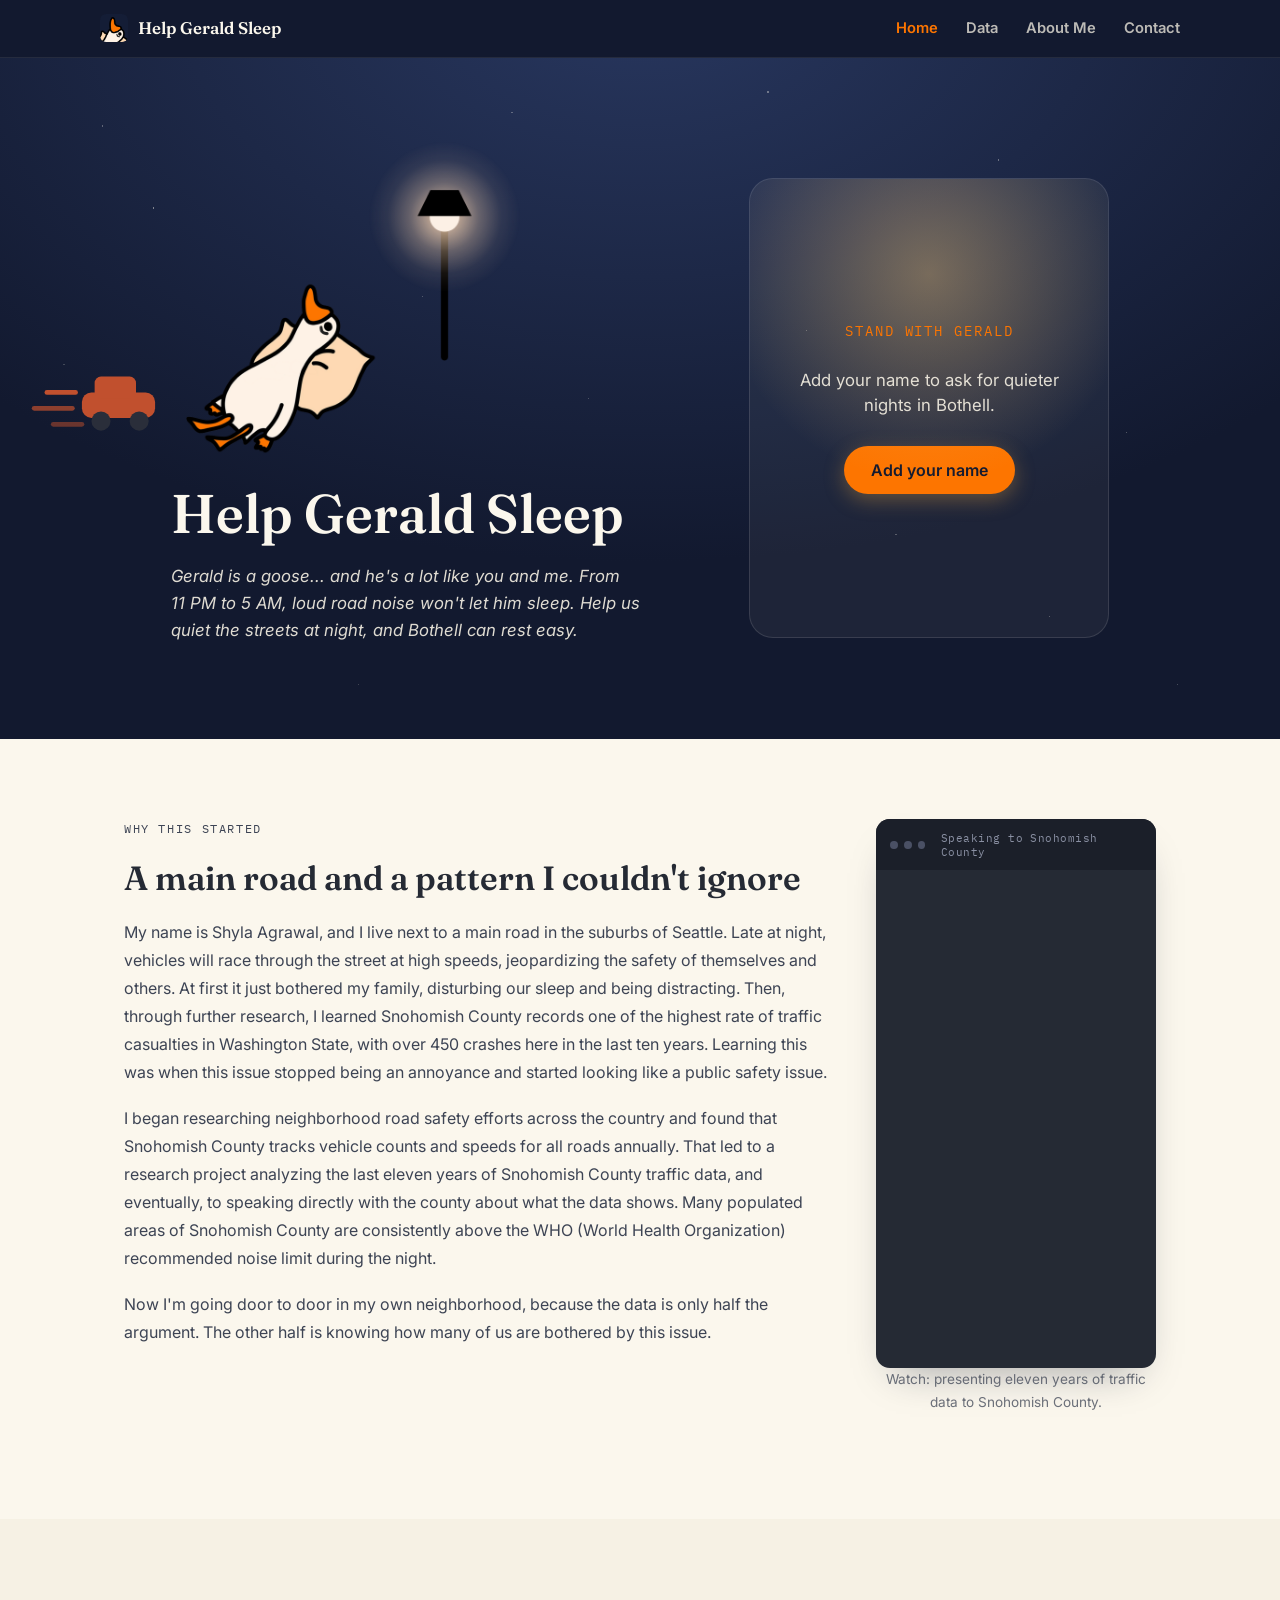
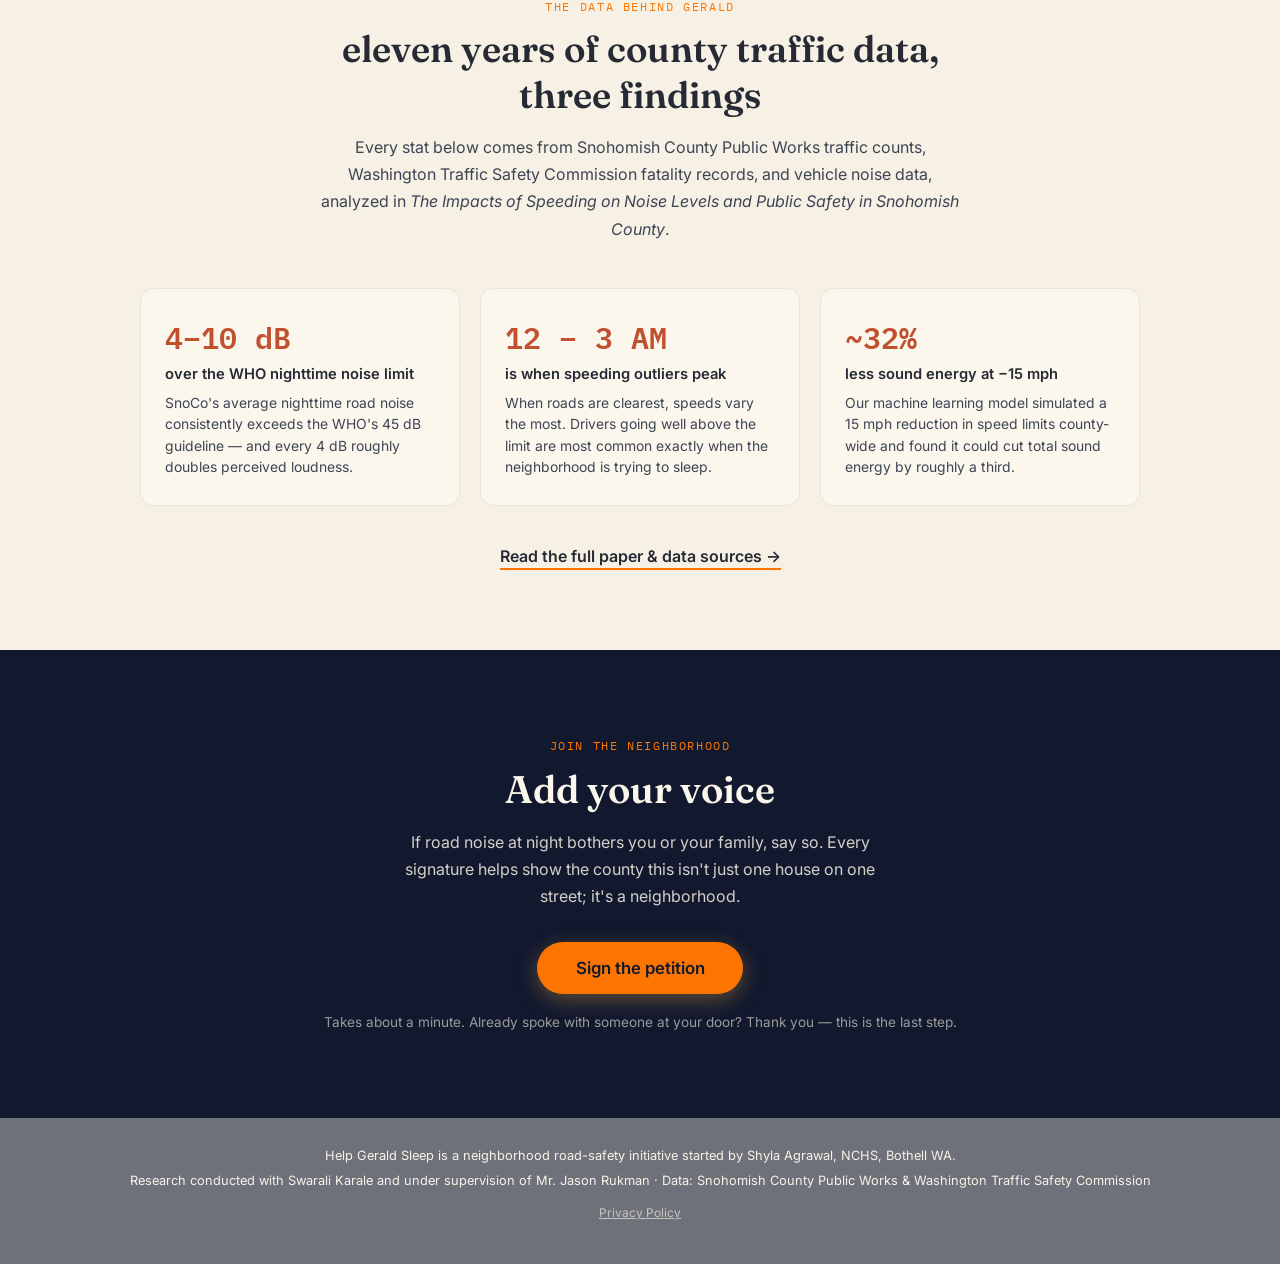
==== commit 588c7d4d: "Update counter section and header comments in HTML" ====
--- a/website/index.html
+++ b/website/index.html
@@ -33,7 +33,7 @@
   </div>
 </header>
 
-<!-- ============ TOP BAND: HERO + COUNTER ============ -->
+<!-- ============ TOP BAND: HERO + SUPPORT CARD ============ -->
 <header class="top-band">
   <div class="sky" aria-hidden="true"></div>
 
@@ -63,11 +63,10 @@
       <p class="tagline">Gerald is a goose... and he's a lot like you and me. From 11&nbsp;PM to 5&nbsp;AM, loud road noise won't let him sleep. Help us quiet the streets at night, and Bothell can rest easy.</p>
     </div>
 
-    <div class="counter-col" aria-label="Community support counter">
+    <div class="counter-col" aria-label="Add your name">
       <div class="counter-glow" aria-hidden="true"></div>
-      <p class="counter-eyebrow">Neighbors standing with Gerald</p>
-      <p class="counter-number" id="counterNumber" data-target="0">0</p>
-      <p class="counter-label">Bothell residents supporting quieter nights — and counting.</p>
+      <p class="counter-eyebrow">Stand with Gerald</p>
+      <p class="counter-label">Add your name to ask for quieter nights in Bothell.</p>
       <a href="#support" class="btn btn-amber">Add your name</a>
     </div>
   </div>
